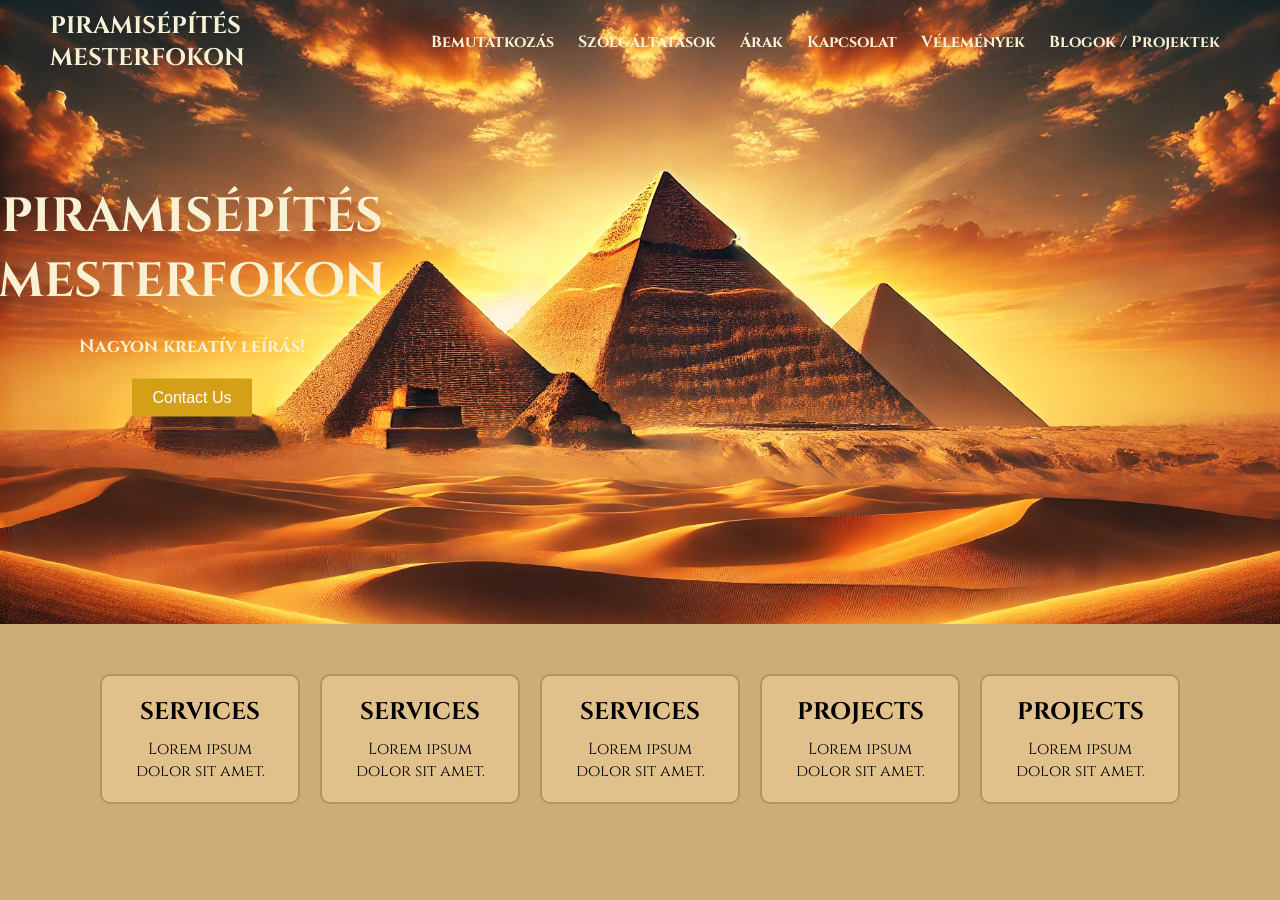
==== index.html @ e706435a "assetek frissítése" ====
<!DOCTYPE html>
<html lang="hu">

<head>
    <meta charset="UTF-8">
    <meta name="viewport" content="width=device-width, initial-scale=1.0">
    <title>Piramisépítés mesterfokon</title>
    <link rel="preconnect" href="https://fonts.googleapis.com">
    <link rel="preconnect" href="https://fonts.gstatic.com" crossorigin>
    <link href="https://fonts.googleapis.com/css2?family=Cinzel:wght@400..900&display=swap" rel="stylesheet">
    <link href="./styles/index.css" rel="stylesheet">
</head>

<body>
    <div class="banner-container">
        <header class="header">
            <div class="logo">PIRAMISÉPÍTÉS <br /> MESTERFOKON</div>
            <nav class="navbar">
                <a href="#home">Bemutatkozás</a>
                <a href="#services">Szolgáltatások</a>
                <a href="#prices">Árak</a>
                <a href="#contact">Kapcsolat</a>
                <a href="#reviews">Vélemények</a>
                <a href="#projects">Blogok / Projektek</a>
            </nav>
        </header>

        <div class="banner">
            <div class="banner-content">
                <h1>PIRAMISÉPÍTÉS <br /> MESTERFOKON</h1>
                <p>Nagyon kreatív leírás!</p>
                <button class="cta-button">Contact Us</button>
            </div>
        </div>
    </div>

    <section class="content">
        <div class="card-container">
            <div class="card">
                <h2>SERVICES</h2>
                <p>Lorem ipsum dolor sit amet.</p>
            </div>
            <div class="card">
                <h2>SERVICES</h2>
                <p>Lorem ipsum dolor sit amet.</p>
            </div>
            <div class="card">
                <h2>SERVICES</h2>
                <p>Lorem ipsum dolor sit amet.</p>
            </div>
            <div class="card">
                <h2>PROJECTS</h2>
                <p>Lorem ipsum dolor sit amet.</p>
            </div>
            <div class="card">
                <h2>PROJECTS</h2>
                <p>Lorem ipsum dolor sit amet.</p>
            </div>
        </div>
    </section>
</body>

</html>
---- styles/index.css ----
*,
*::before,
*::after {
  box-sizing: border-box;
  margin: 0;
  padding: 0;
}

body {
  font-family: "Cinzel", serif;
  background-color: #cdac77;
}

.logo {
  font-size: 24px;
  font-weight: 700;
}

.navbar a {
  color: #f8f1d4;
  text-decoration: none;
  padding: 10px;
}

.header {
  display: flex;
  justify-content: space-between;
  align-items: center;
  padding: 10px 50px;
  background: transparent;
  color: #f8f1d4;
  font-weight: bolder;
}

.banner-container {
  background: url("../assets/banner.webp") center 20% / cover no-repeat;
}

.banner {
  width: 100%;
  height: 60vh;
  position: relative;
}

.banner-content {
  position: absolute;
  top: 40%;
  left: 15%;
  transform: translate(-50%, -50%);
  text-align: center;
  color: #f8f1d4;
}

.banner-content p {
  font-weight: bolder;
}

.banner h1 {
  font-size: 48px;
  margin-bottom: 20px;
}

.banner p {
  font-size: 18px;
  margin-bottom: 20px;
}

.cta-button {
  background-color: #d4a017;
  color: #fff;
  padding: 10px 20px;
  border: none;
  font-size: 16px;
  cursor: pointer;
}

.content {
  padding: 50px;
}

.card-container {
  display: flex;
  flex-wrap: wrap;
  gap: 20px;
  justify-content: center;
}

.card {
  background-color: #e0c18c;
  border: 2px solid #b4935f;
  border-radius: 10px;
  padding: 20px;
  width: 200px;
  text-align: center;
}

.card h2 {
  font-size: 24px;
  margin-bottom: 10px;
}
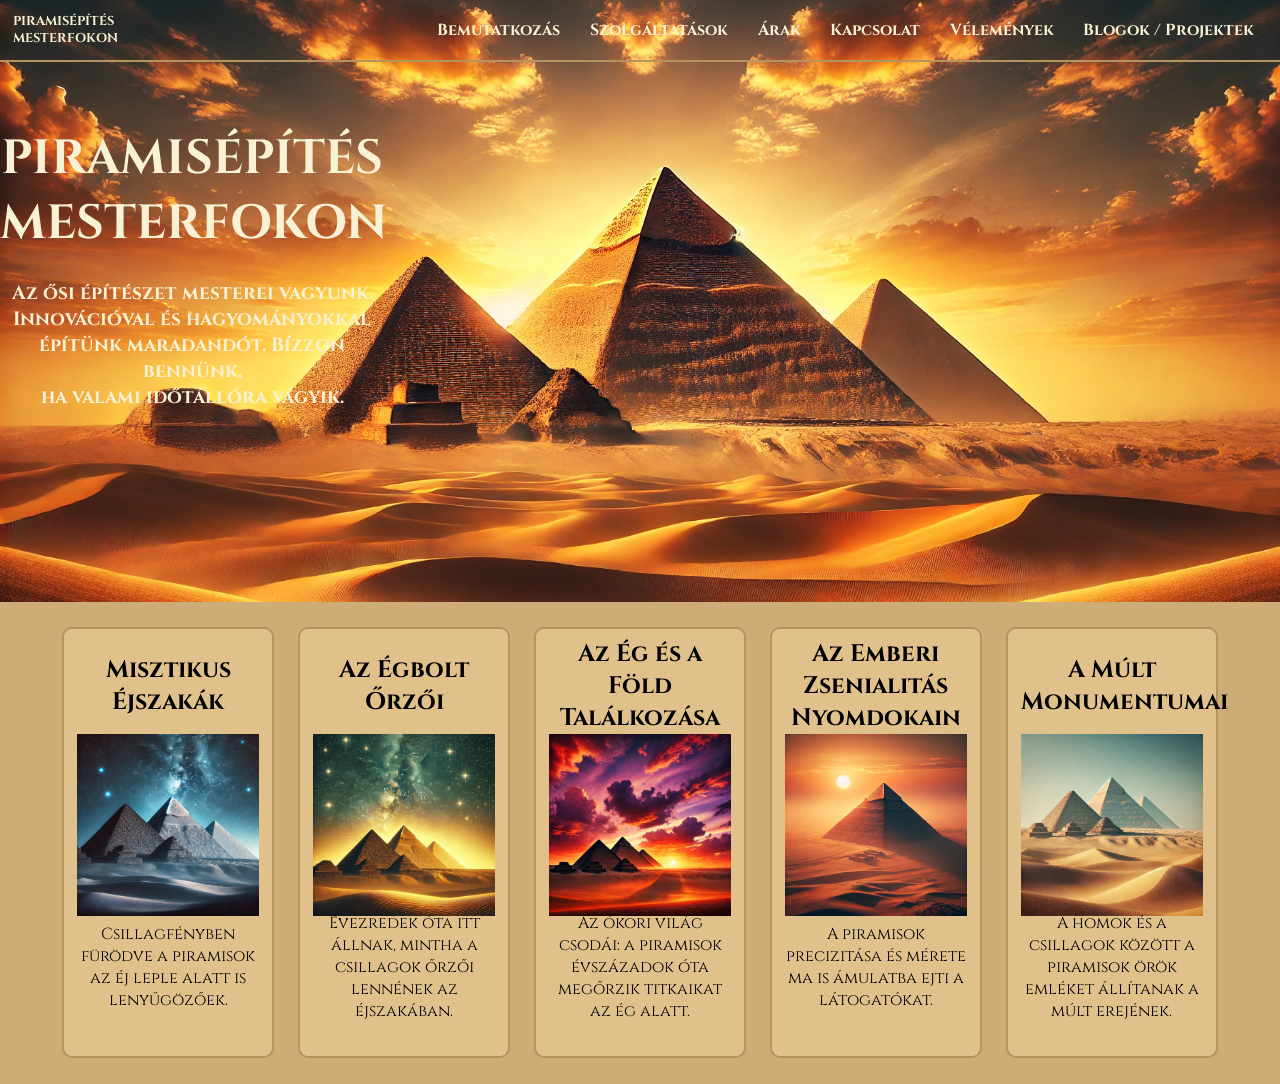
==== commit ff6a281f: "bemutatkozás oldal fejlesztések" ====
--- a/index.html
+++ b/index.html
@@ -4,10 +4,10 @@
 <head>
     <meta charset="UTF-8">
     <meta name="viewport" content="width=device-width, initial-scale=1.0">
-    <title>Piramisépítés mesterfokon</title>
+    <title>Piramisépítés Mesterfokon</title>
     <link rel="preconnect" href="https://fonts.googleapis.com">
     <link rel="preconnect" href="https://fonts.gstatic.com" crossorigin>
-    <link href="https://fonts.googleapis.com/css2?family=Cinzel:wght@400..900&display=swap" rel="stylesheet">
+    <link href="https://fonts.googleapis.com/css2?family=Cinzel:wght@400;700;900&display=swap" rel="stylesheet">
     <link href="./styles/index.css" rel="stylesheet">
 </head>
 
@@ -16,20 +16,22 @@
         <header class="header">
             <div class="logo">PIRAMISÉPÍTÉS <br /> MESTERFOKON</div>
             <nav class="navbar">
-                <a href="#home">Bemutatkozás</a>
-                <a href="#services">Szolgáltatások</a>
-                <a href="#prices">Árak</a>
-                <a href="#contact">Kapcsolat</a>
-                <a href="#reviews">Vélemények</a>
-                <a href="#projects">Blogok / Projektek</a>
+                <a href="index.html">Bemutatkozás</a>
+                <a href="services.html">Szolgáltatások</a>
+                <a href="prices.html">Árak</a>
+                <a href="contacts.html">Kapcsolat</a>
+                <a href="ratings.html">Vélemények</a>
+                <a href="blog.html">Blogok / Projektek</a>
             </nav>
         </header>
+        <hr>
 
         <div class="banner">
             <div class="banner-content">
                 <h1>PIRAMISÉPÍTÉS <br /> MESTERFOKON</h1>
-                <p>Nagyon kreatív leírás!</p>
-                <button class="cta-button">Contact Us</button>
+                <p>Az ősi építészet mesterei vagyunk. <br>
+                    Innovációval és hagyományokkal építünk maradandót. Bízzon bennünk, <br>
+                    ha valami időtállóra vágyik.</p>
             </div>
         </div>
     </div>
@@ -37,24 +39,49 @@
     <section class="content">
         <div class="card-container">
             <div class="card">
-                <h2>SERVICES</h2>
-                <p>Lorem ipsum dolor sit amet.</p>
+                <div>
+                    <h2>Misztikus Éjszakák</h2>
+                </div>
+                <img src="assets/pyramid_1.webp" alt="Piramis éjszakai fényben" />
+                <div>
+                    <p>Csillagfényben fürödve a piramisok az éj leple alatt is lenyűgözőek.</p>
+                </div>
             </div>
             <div class="card">
-                <h2>SERVICES</h2>
-                <p>Lorem ipsum dolor sit amet.</p>
+                <div>
+                    <h2>Az Égbolt Őrzői</h2>
+                </div>
+                <img src="assets/pyramid_2.webp" alt="Piramisok az égbolt őrzői" />
+                <div>
+                    <p>Évezredek óta itt állnak, mintha a csillagok őrzői lennének az éjszakában.</p>
+                </div>
             </div>
             <div class="card">
-                <h2>SERVICES</h2>
-                <p>Lorem ipsum dolor sit amet.</p>
+                <div>
+                    <h2>Az Ég és a Föld Találkozása</h2>
+                </div>
+                <img src="assets/pyramid_3.webp" alt="Az ég és a föld találkozása" />
+                <div>
+                    <p>Az ókori világ csodái: a piramisok évszázadok óta megőrzik titkaikat az ég alatt.</p>
+                </div>
             </div>
             <div class="card">
-                <h2>PROJECTS</h2>
-                <p>Lorem ipsum dolor sit amet.</p>
+                <div>
+                    <h2>Az Emberi Zsenialitás Nyomdokain</h2>
+                </div>
+                <img src="assets/pyramid_4.webp" alt="Az emberi zsenialitás nyomdokain" />
+                <div>
+                    <p>A piramisok precizitása és mérete ma is ámulatba ejti a látogatókat.</p>
+                </div>
             </div>
             <div class="card">
-                <h2>PROJECTS</h2>
-                <p>Lorem ipsum dolor sit amet.</p>
+                <div>
+                    <h2>A Múlt Monumentumai</h2>
+                </div>
+                <img src="assets/pyramid_5.webp" alt="A múlt monumentumai" />
+                <div>
+                    <p>A homok és a csillagok között a piramisok örök emléket állítanak a múlt erejének.</p>
+                </div>
             </div>
         </div>
     </section>
--- a/styles/index.css
+++ b/styles/index.css
@@ -1,7 +1,4 @@
-*,
-*::before,
-*::after {
-  box-sizing: border-box;
+* {
   margin: 0;
   padding: 0;
 }
@@ -12,24 +9,33 @@
 }
 
 .logo {
-  font-size: 24px;
+  font-size: 1vw;
   font-weight: 700;
 }
 
 .navbar a {
   color: #f8f1d4;
   text-decoration: none;
-  padding: 10px;
+  padding: 1vw;
+  transition: color 0.3s;
+}
+
+.navbar a:hover {
+  color: #e8d1b2;
 }
 
 .header {
   display: flex;
   justify-content: space-between;
   align-items: center;
-  padding: 10px 50px;
+  padding: 1vw;
   background: transparent;
   color: #f8f1d4;
   font-weight: bolder;
+}
+
+hr {
+  border: 1px solid #b4935f;
 }
 
 .banner-container {
@@ -49,6 +55,7 @@
   transform: translate(-50%, -50%);
   text-align: center;
   color: #f8f1d4;
+  width: 30%;
 }
 
 .banner-content p {
@@ -56,45 +63,59 @@
 }
 
 .banner h1 {
-  font-size: 48px;
-  margin-bottom: 20px;
+  font-size: 3em;
+  margin-bottom: 0.5em;
 }
 
 .banner p {
-  font-size: 18px;
-  margin-bottom: 20px;
-}
-
-.cta-button {
-  background-color: #d4a017;
-  color: #fff;
-  padding: 10px 20px;
-  border: none;
-  font-size: 16px;
-  cursor: pointer;
+  font-size: 1.2em;
+  margin-bottom: 5%;
 }
 
 .content {
-  padding: 50px;
+  padding: 2%;
 }
 
 .card-container {
   display: flex;
   flex-wrap: wrap;
-  gap: 20px;
   justify-content: center;
+  gap: 2%;
 }
 
 .card {
   background-color: #e0c18c;
   border: 2px solid #b4935f;
   border-radius: 10px;
-  padding: 20px;
-  width: 200px;
+  padding: 1%;
+  width: calc(100vw / 7);
   text-align: center;
+  transition: transform 0.2s;
 }
 
-.card h2 {
+.card:hover {
+  transform: scale(1.05);
+}
+
+.card div {
+  margin-bottom: 2%;
+  height: 22%;
+}
+
+.card div h2 {
   font-size: 24px;
-  margin-bottom: 10px;
+  position: relative;
+  top: 50%;
+  transform: translateY(-50%);
 }
+
+.card img {
+  width: 100%;
+  height: auto;
+}
+
+.card div p {
+  position: relative;
+  top: 50%;
+  transform: translateY(-50%);
+}
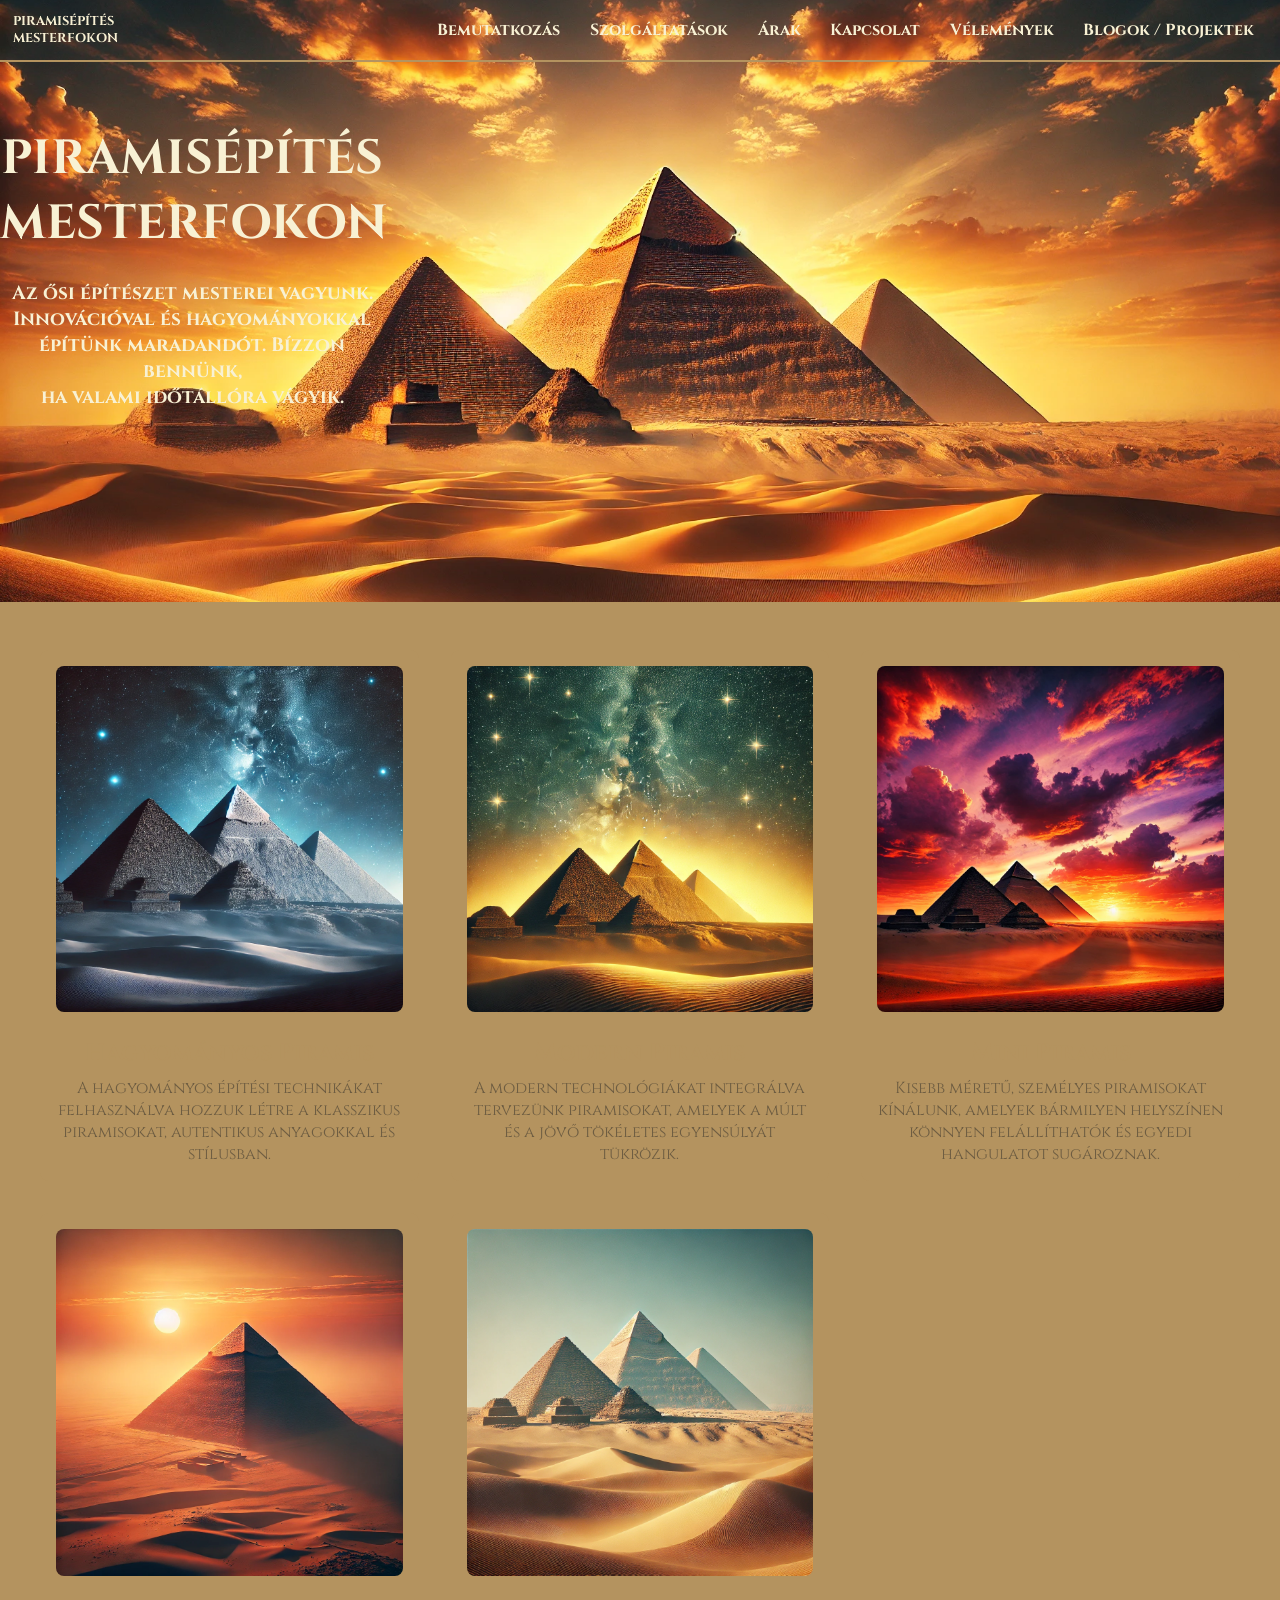
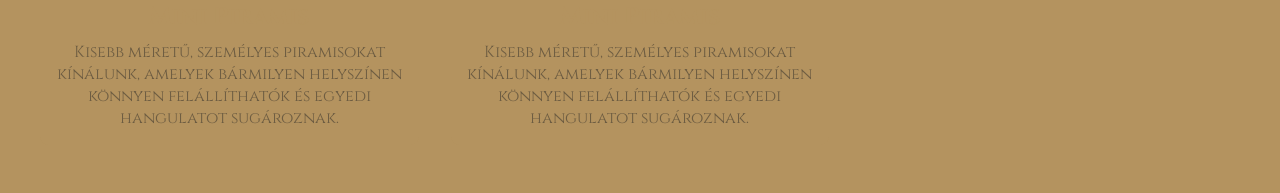
==== commit cc00b006: "újraírás" ====
--- a/index.html
+++ b/index.html
@@ -8,6 +8,7 @@
     <link rel="preconnect" href="https://fonts.googleapis.com">
     <link rel="preconnect" href="https://fonts.gstatic.com" crossorigin>
     <link href="https://fonts.googleapis.com/css2?family=Cinzel:wght@400;700;900&display=swap" rel="stylesheet">
+    <link href="./styles/general.css" rel="stylesheet">
     <link href="./styles/index.css" rel="stylesheet">
 </head>
 
@@ -36,55 +37,40 @@
         </div>
     </div>
 
-    <section class="content">
-        <div class="card-container">
+    <main class="content">
+        <div class="card-grid">
             <div class="card">
-                <div>
-                    <h2>Misztikus Éjszakák</h2>
-                </div>
-                <img src="assets/pyramid_1.webp" alt="Piramis éjszakai fényben" />
-                <div>
-                    <p>Csillagfényben fürödve a piramisok az éj leple alatt is lenyűgözőek.</p>
-                </div>
+                <img src="./assets/pyramid_1.webp" alt="Hagyományos piramis" />
+                <h3>Hagyományos Piramis</h3>
+                <p>A hagyományos építési technikákat felhasználva hozzuk létre a klasszikus piramisokat, autentikus
+                    anyagokkal és stílusban.</p>
             </div>
             <div class="card">
-                <div>
-                    <h2>Az Égbolt Őrzői</h2>
-                </div>
-                <img src="assets/pyramid_2.webp" alt="Piramisok az égbolt őrzői" />
-                <div>
-                    <p>Évezredek óta itt állnak, mintha a csillagok őrzői lennének az éjszakában.</p>
-                </div>
+                <img src="./assets/pyramid_2.webp" alt="Modern piramis" />
+                <h3>Modern Piramis</h3>
+                <p>A modern technológiákat integrálva tervezünk piramisokat, amelyek a múlt és a jövő tökéletes
+                    egyensúlyát tükrözik.</p>
             </div>
             <div class="card">
-                <div>
-                    <h2>Az Ég és a Föld Találkozása</h2>
-                </div>
-                <img src="assets/pyramid_3.webp" alt="Az ég és a föld találkozása" />
-                <div>
-                    <p>Az ókori világ csodái: a piramisok évszázadok óta megőrzik titkaikat az ég alatt.</p>
-                </div>
+                <img src="./assets/pyramid_3.webp" alt="Mini piramis" />
+                <h3>Mini Piramis</h3>
+                <p>Kisebb méretű, személyes piramisokat kínálunk, amelyek bármilyen helyszínen könnyen felállíthatók és
+                    egyedi hangulatot sugároznak.</p>
             </div>
             <div class="card">
-                <div>
-                    <h2>Az Emberi Zsenialitás Nyomdokain</h2>
-                </div>
-                <img src="assets/pyramid_4.webp" alt="Az emberi zsenialitás nyomdokain" />
-                <div>
-                    <p>A piramisok precizitása és mérete ma is ámulatba ejti a látogatókat.</p>
-                </div>
+                <img src="./assets/pyramid_4.webp" alt="Mini piramis" />
+                <h3>Mini Piramis</h3>
+                <p>Kisebb méretű, személyes piramisokat kínálunk, amelyek bármilyen helyszínen könnyen felállíthatók és
+                    egyedi hangulatot sugároznak.</p>
             </div>
             <div class="card">
-                <div>
-                    <h2>A Múlt Monumentumai</h2>
-                </div>
-                <img src="assets/pyramid_5.webp" alt="A múlt monumentumai" />
-                <div>
-                    <p>A homok és a csillagok között a piramisok örök emléket állítanak a múlt erejének.</p>
-                </div>
+                <img src="./assets/pyramid_5.webp" alt="Mini piramis" />
+                <h3>Mini Piramis</h3>
+                <p>Kisebb méretű, személyes piramisokat kínálunk, amelyek bármilyen helyszínen könnyen felállíthatók és
+                    egyedi hangulatot sugároznak.</p>
             </div>
         </div>
-    </section>
+    </main>
 </body>
 
 </html>
--- a/styles/general.css
+++ b/styles/general.css
@@ -0,0 +1,65 @@
+* {
+  margin: 0;
+  padding: 0;
+}
+
+body {
+  font-family: "Cinzel", serif;
+  background-color: #cdac77;
+}
+
+.logo {
+  font-size: 1vw;
+  font-weight: 700;
+}
+
+.navbar a {
+  color: #f8f1d4;
+  text-decoration: none;
+  padding: 1vw;
+  transition: color 0.3s;
+}
+
+.navbar a:hover {
+  color: #e8d1b2;
+}
+
+.header {
+  display: flex;
+  justify-content: space-between;
+  align-items: center;
+  padding: 1vw;
+  background: transparent;
+  color: #f8f1d4;
+  font-weight: bolder;
+}
+
+.banner {
+  width: 100%;
+  height: 60vh;
+  position: relative;
+}
+
+.banner-content {
+  position: absolute;
+  top: 40%;
+  left: 15%;
+  transform: translate(-50%, -50%);
+  text-align: center;
+  color: #f8f1d4;
+  width: 30%;
+}
+
+.banner-content p {
+  font-weight: bolder;
+}
+
+.banner h1 {
+  font-size: 3em;
+  margin-bottom: 0.5em;
+}
+
+.banner p {
+  font-size: 1.2em;
+  margin-bottom: 5%;
+}
--- a/styles/index.css
+++ b/styles/index.css
@@ -1,121 +1,62 @@
-* {
-  margin: 0;
-  padding: 0;
-}
-
-body {
-  font-family: "Cinzel", serif;
-  background-color: #cdac77;
-}
-
-.logo {
-  font-size: 1vw;
-  font-weight: 700;
-}
-
-.navbar a {
-  color: #f8f1d4;
-  text-decoration: none;
-  padding: 1vw;
-  transition: color 0.3s;
-}
-
-.navbar a:hover {
-  color: #e8d1b2;
-}
-
-.header {
-  display: flex;
-  justify-content: space-between;
-  align-items: center;
-  padding: 1vw;
-  background: transparent;
-  color: #f8f1d4;
-  font-weight: bolder;
+.banner-container {
+  background: url("../assets/banner.webp") center 20% / cover no-repeat;
 }
 
 hr {
   border: 1px solid #b4935f;
 }
 
-.banner-container {
-  background: url("../assets/banner.webp") center 20% / cover no-repeat;
+.content {
+  text-align: center;
+  padding: 3em 0;
+  background-color: #b4935f;
 }
 
-.banner {
-  width: 100%;
-  height: 60vh;
-  position: relative;
+.content h2 {
+  font-size: 2.5em;
+  color: #b4935f;
+  margin-bottom: 1.5em;
 }
 
-.banner-content {
-  position: absolute;
-  top: 40%;
-  left: 15%;
-  transform: translate(-50%, -50%);
-  text-align: center;
-  color: #f8f1d4;
-  width: 30%;
-}
-
-.banner-content p {
-  font-weight: bolder;
-}
-
-.banner h1 {
-  font-size: 3em;
-  margin-bottom: 0.5em;
-}
-
-.banner p {
-  font-size: 1.2em;
-  margin-bottom: 5%;
-}
-
-.content {
-  padding: 2%;
-}
-
-.card-container {
-  display: flex;
-  flex-wrap: wrap;
-  justify-content: center;
-  gap: 2%;
+.card-grid {
+  display: grid;
+  grid-template-columns: repeat(3, 1fr);
+  gap: 2em;
+  max-width: 1200px;
+  margin: 0 auto;
 }
 
 .card {
-  background-color: #e0c18c;
-  border: 2px solid #b4935f;
-  border-radius: 10px;
-  padding: 1%;
-  width: calc(100vw / 7);
-  text-align: center;
-  transition: transform 0.2s;
+  position: relative;
+  overflow: hidden;
+  background-color: #b4935f;
+  padding: 1em;
+  border-radius: 8px;
+  transition: transform 0.3s ease;
+}
+
+.card img {
+  width: 100%;
+  border-radius: 8px;
+  transition: transform 0.3s ease;
+}
+
+.card h3 {
+  font-size: 1.5em;
+  color: #b4935f;
+  margin-top: 0.8em;
+}
+
+.card p {
+  font-size: 1em;
+  color: #6e5d42;
+  margin-top: 0.5em;
 }
 
 .card:hover {
   transform: scale(1.05);
 }
 
-.card div {
-  margin-bottom: 2%;
-  height: 22%;
+.card:hover img {
+  transform: scale(1.1);
 }
-
-.card div h2 {
-  font-size: 24px;
-  position: relative;
-  top: 50%;
-  transform: translateY(-50%);
-}
-
-.card img {
-  width: 100%;
-  height: auto;
-}
-
-.card div p {
-  position: relative;
-  top: 50%;
-  transform: translateY(-50%);
-}
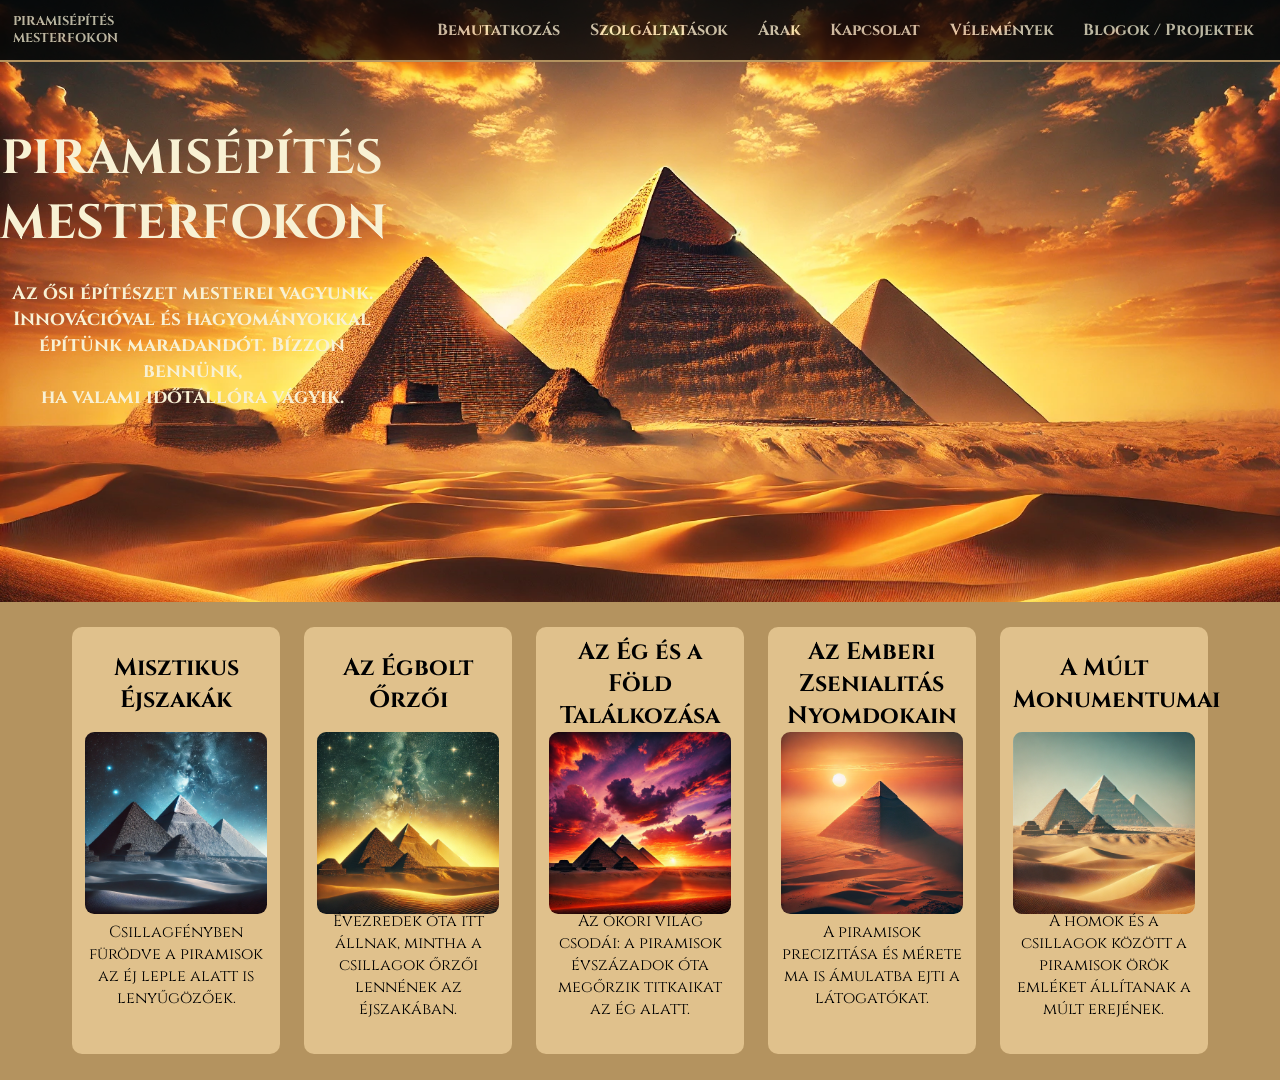
==== commit 01060f14: "szolgáltatások és főoldal befejezése" ====
--- a/index.html
+++ b/index.html
@@ -13,9 +13,9 @@
 </head>
 
 <body>
-    <div class="banner-container">
+    <div class="banner-container"> <!-- background image miatt -->
         <header class="header">
-            <div class="logo">PIRAMISÉPÍTÉS <br /> MESTERFOKON</div>
+            <div class="logo">Piramisépítés <br /> Mesterfokon</div>
             <nav class="navbar">
                 <a href="index.html">Bemutatkozás</a>
                 <a href="services.html">Szolgáltatások</a>
@@ -29,7 +29,7 @@
 
         <div class="banner">
             <div class="banner-content">
-                <h1>PIRAMISÉPÍTÉS <br /> MESTERFOKON</h1>
+                <h1 class="logo">Piramisépítés <br /> Mesterfokon</h1>
                 <p>Az ősi építészet mesterei vagyunk. <br>
                     Innovációval és hagyományokkal építünk maradandót. Bízzon bennünk, <br>
                     ha valami időtállóra vágyik.</p>
@@ -37,40 +37,55 @@
         </div>
     </div>
 
-    <main class="content">
-        <div class="card-grid">
+    <section class="content">
+        <div class="card-container">
             <div class="card">
-                <img src="./assets/pyramid_1.webp" alt="Hagyományos piramis" />
-                <h3>Hagyományos Piramis</h3>
-                <p>A hagyományos építési technikákat felhasználva hozzuk létre a klasszikus piramisokat, autentikus
-                    anyagokkal és stílusban.</p>
+                <div>
+                    <h2>Misztikus Éjszakák</h2>
+                </div>
+                <img src="assets/pyramid_1.webp" alt="Piramis éjszakai fényben" />
+                <div>
+                    <p>Csillagfényben fürödve a piramisok az éj leple alatt is lenyűgözőek.</p>
+                </div>
             </div>
             <div class="card">
-                <img src="./assets/pyramid_2.webp" alt="Modern piramis" />
-                <h3>Modern Piramis</h3>
-                <p>A modern technológiákat integrálva tervezünk piramisokat, amelyek a múlt és a jövő tökéletes
-                    egyensúlyát tükrözik.</p>
+                <div>
+                    <h2>Az Égbolt Őrzői</h2>
+                </div>
+                <img src="assets/pyramid_2.webp" alt="Piramisok az égbolt őrzői" />
+                <div>
+                    <p>Évezredek óta itt állnak, mintha a csillagok őrzői lennének az éjszakában.</p>
+                </div>
             </div>
             <div class="card">
-                <img src="./assets/pyramid_3.webp" alt="Mini piramis" />
-                <h3>Mini Piramis</h3>
-                <p>Kisebb méretű, személyes piramisokat kínálunk, amelyek bármilyen helyszínen könnyen felállíthatók és
-                    egyedi hangulatot sugároznak.</p>
+                <div>
+                    <h2>Az Ég és a Föld Találkozása</h2>
+                </div>
+                <img src="assets/pyramid_3.webp" alt="Az ég és a föld találkozása" />
+                <div>
+                    <p>Az ókori világ csodái: a piramisok évszázadok óta megőrzik titkaikat az ég alatt.</p>
+                </div>
             </div>
             <div class="card">
-                <img src="./assets/pyramid_4.webp" alt="Mini piramis" />
-                <h3>Mini Piramis</h3>
-                <p>Kisebb méretű, személyes piramisokat kínálunk, amelyek bármilyen helyszínen könnyen felállíthatók és
-                    egyedi hangulatot sugároznak.</p>
+                <div>
+                    <h2>Az Emberi Zsenialitás Nyomdokain</h2>
+                </div>
+                <img src="assets/pyramid_4.webp" alt="Az emberi zsenialitás nyomdokain" />
+                <div>
+                    <p>A piramisok precizitása és mérete ma is ámulatba ejti a látogatókat.</p>
+                </div>
             </div>
             <div class="card">
-                <img src="./assets/pyramid_5.webp" alt="Mini piramis" />
-                <h3>Mini Piramis</h3>
-                <p>Kisebb méretű, személyes piramisokat kínálunk, amelyek bármilyen helyszínen könnyen felállíthatók és
-                    egyedi hangulatot sugároznak.</p>
+                <div>
+                    <h2>A Múlt Monumentumai</h2>
+                </div>
+                <img src="assets/pyramid_5.webp" alt="A múlt monumentumai" />
+                <div>
+                    <p>A homok és a csillagok között a piramisok örök emléket állítanak a múlt erejének.</p>
+                </div>
             </div>
         </div>
-    </main>
+    </section>
 </body>
 
 </html>
--- a/styles/general.css
+++ b/styles/general.css
@@ -11,6 +11,7 @@
 .logo {
   font-size: 1vw;
   font-weight: 700;
+  text-transform: uppercase;
 }
 
 .navbar a {
@@ -29,7 +30,8 @@
   justify-content: space-between;
   align-items: center;
   padding: 1vw;
-  background: transparent;
+  background: black;
+  opacity: 70%;
   color: #f8f1d4;
   font-weight: bolder;
 }
--- a/styles/index.css
+++ b/styles/index.css
@@ -8,55 +8,47 @@
 
 .content {
   text-align: center;
-  padding: 3em 0;
+  padding: 2%;
   background-color: #b4935f;
 }
 
-.content h2 {
-  font-size: 2.5em;
-  color: #b4935f;
-  margin-bottom: 1.5em;
-}
-
-.card-grid {
-  display: grid;
-  grid-template-columns: repeat(3, 1fr);
-  gap: 2em;
-  max-width: 1200px;
-  margin: 0 auto;
+.card-container {
+  display: flex;
+  justify-content: center;
+  gap: 2%;
 }
 
 .card {
+  background-color: #e0c18c;
+  border-radius: 10px;
+  padding: 1%;
+  width: calc(100vw / 7);
+  text-align: center;
+  transition: transform 0.2s;
+}
+
+.card div {
+  margin-bottom: 2%;
+  height: 22%;
+}
+
+.card div h2 {
   position: relative;
-  overflow: hidden;
-  background-color: #b4935f;
-  padding: 1em;
-  border-radius: 8px;
-  transition: transform 0.3s ease;
+  top: 50%;
+  transform: translateY(-50%);
 }
 
 .card img {
   width: 100%;
-  border-radius: 8px;
-  transition: transform 0.3s ease;
+  border-radius: 5%;
 }
 
-.card h3 {
-  font-size: 1.5em;
-  color: #b4935f;
-  margin-top: 0.8em;
-}
-
-.card p {
-  font-size: 1em;
-  color: #6e5d42;
-  margin-top: 0.5em;
+.card div p {
+  position: relative;
+  top: 50%;
+  transform: translateY(-50%);
 }
 
 .card:hover {
   transform: scale(1.05);
 }
-
-.card:hover img {
-  transform: scale(1.1);
-}
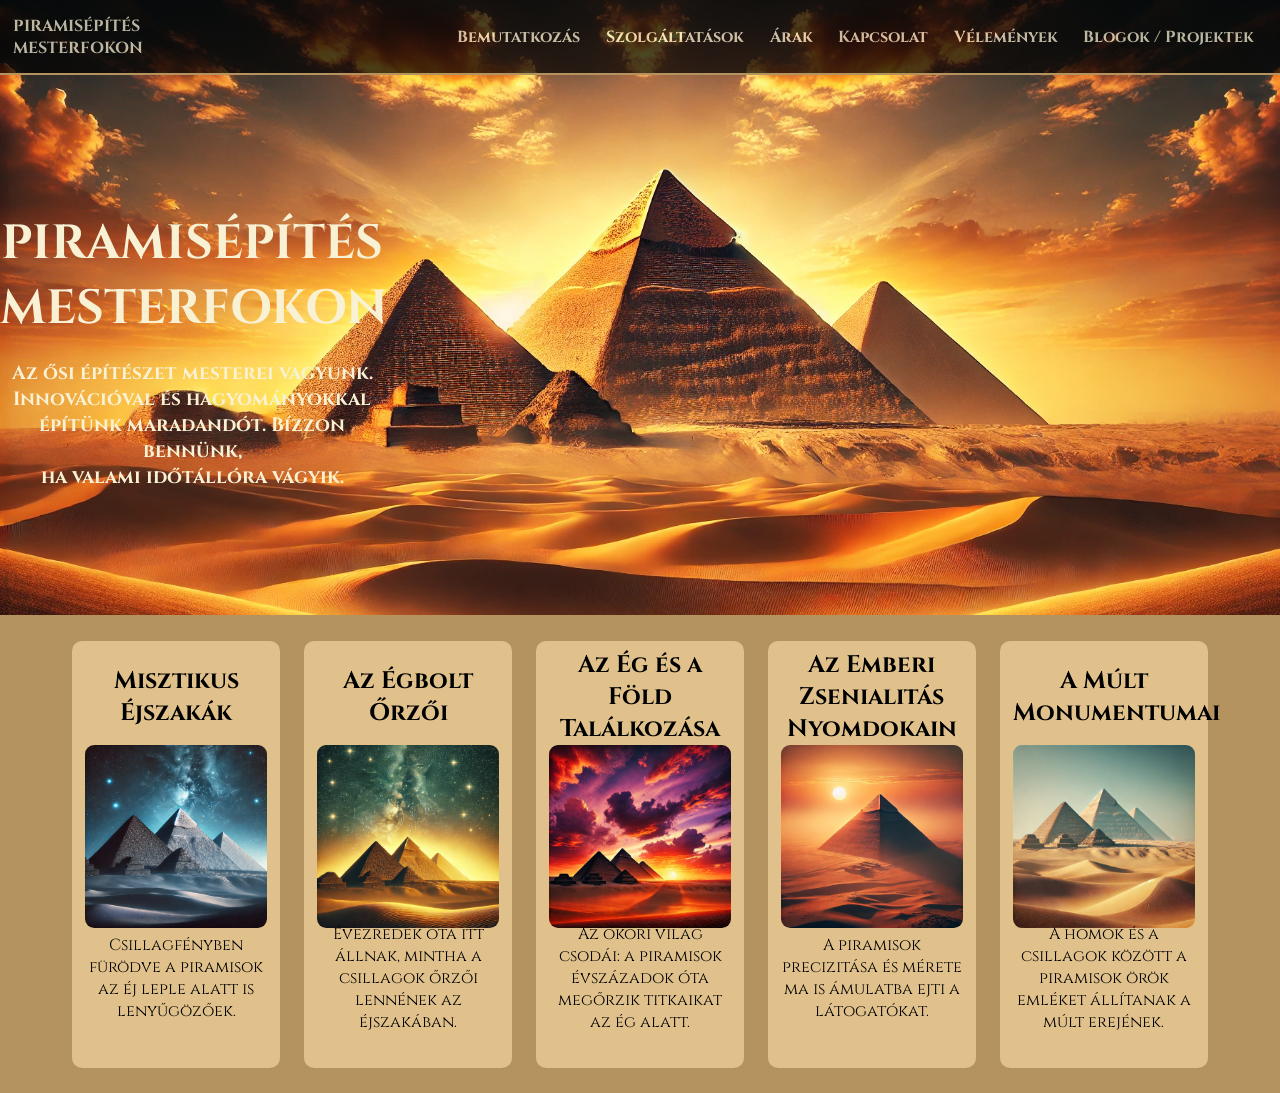
==== commit f55e65d2: "refactor" ====
--- a/index.html
+++ b/index.html
@@ -13,16 +13,16 @@
 </head>
 
 <body>
-    <div class="banner-container"> <!-- background image miatt -->
+    <div class="banner-container">
         <header class="header">
             <div class="logo">Piramisépítés <br /> Mesterfokon</div>
             <nav class="navbar">
                 <a href="index.html">Bemutatkozás</a>
-                <a href="services.html">Szolgáltatások</a>
-                <a href="prices.html">Árak</a>
-                <a href="contacts.html">Kapcsolat</a>
-                <a href="ratings.html">Vélemények</a>
-                <a href="blog.html">Blogok / Projektek</a>
+                <a href="./sites/services.html">Szolgáltatások</a>
+                <a href="./sites/prices.html">Árak</a>
+                <a href="./sites/contact.html">Kapcsolat</a>
+                <a href="./sites/ratings.html">Vélemények</a>
+                <a href="./sites/blog.html">Blogok / Projektek</a>
             </nav>
         </header>
         <hr>
@@ -43,7 +43,7 @@
                 <div>
                     <h2>Misztikus Éjszakák</h2>
                 </div>
-                <img src="assets/pyramid_1.webp" alt="Piramis éjszakai fényben" />
+                <img src="assets/index/pyramid_1.webp" alt="Piramis éjszakai fényben" />
                 <div>
                     <p>Csillagfényben fürödve a piramisok az éj leple alatt is lenyűgözőek.</p>
                 </div>
@@ -52,7 +52,7 @@
                 <div>
                     <h2>Az Égbolt Őrzői</h2>
                 </div>
-                <img src="assets/pyramid_2.webp" alt="Piramisok az égbolt őrzői" />
+                <img src="assets/index/pyramid_2.webp" alt="Piramisok az égbolt őrzői" />
                 <div>
                     <p>Évezredek óta itt állnak, mintha a csillagok őrzői lennének az éjszakában.</p>
                 </div>
@@ -61,7 +61,7 @@
                 <div>
                     <h2>Az Ég és a Föld Találkozása</h2>
                 </div>
-                <img src="assets/pyramid_3.webp" alt="Az ég és a föld találkozása" />
+                <img src="assets/index/pyramid_3.webp" alt="Az ég és a föld találkozása" />
                 <div>
                     <p>Az ókori világ csodái: a piramisok évszázadok óta megőrzik titkaikat az ég alatt.</p>
                 </div>
@@ -70,7 +70,7 @@
                 <div>
                     <h2>Az Emberi Zsenialitás Nyomdokain</h2>
                 </div>
-                <img src="assets/pyramid_4.webp" alt="Az emberi zsenialitás nyomdokain" />
+                <img src="assets/index/pyramid_4.webp" alt="Az emberi zsenialitás nyomdokain" />
                 <div>
                     <p>A piramisok precizitása és mérete ma is ámulatba ejti a látogatókat.</p>
                 </div>
@@ -79,7 +79,7 @@
                 <div>
                     <h2>A Múlt Monumentumai</h2>
                 </div>
-                <img src="assets/pyramid_5.webp" alt="A múlt monumentumai" />
+                <img src="assets/index/pyramid_5.webp" alt="A múlt monumentumai" />
                 <div>
                     <p>A homok és a csillagok között a piramisok örök emléket állítanak a múlt erejének.</p>
                 </div>
--- a/styles/general.css
+++ b/styles/general.css
@@ -8,10 +8,24 @@
   background-color: #cdac77;
 }
 
+.header {
+  display: flex;
+  justify-content: space-between;
+  align-items: center;
+  padding: 1vw;
+  background: black;
+  opacity: 70%;
+  color: #f8f1d4;
+  font-weight: bolder;
+  width: auto;
+}
+
 .logo {
-  font-size: 1vw;
-  font-weight: 700;
   text-transform: uppercase;
+}
+
+.navbar {
+  display: flex;
 }
 
 .navbar a {
@@ -25,21 +39,9 @@
   color: #e8d1b2;
 }
 
-.header {
-  display: flex;
-  justify-content: space-between;
-  align-items: center;
-  padding: 1vw;
-  background: black;
-  opacity: 70%;
-  color: #f8f1d4;
-  font-weight: bolder;
-}
-
 .banner {
-  width: 100%;
+  width: auto;
   height: 60vh;
-  position: relative;
 }
 
 .banner-content {
@@ -58,10 +60,46 @@
 
 .banner h1 {
   font-size: 3em;
-  margin-bottom: 0.5em;
+  margin-bottom: 5%;
 }
 
 .banner p {
   font-size: 1.2em;
   margin-bottom: 5%;
 }
+
+/* Mobil nézet */
+@media (max-width: 390px) {
+  .navbar {
+    flex-direction: column;
+    text-align: center;
+  }
+
+  .header {
+    flex-direction: column;
+  }
+
+  .logo {
+    display: none;
+  }
+}
+
+/* Tablet nézet */
+@media (max-width: 820px) {
+  .navbar {
+    flex-direction: column;
+    text-align: center;
+  }
+
+  .header {
+    flex-direction: column;
+  }
+
+  .logo {
+    display: none;
+  }
+
+  .banner-content {
+    position: relative;
+  }
+}
--- a/styles/index.css
+++ b/styles/index.css
@@ -1,5 +1,5 @@
 .banner-container {
-  background: url("../assets/banner.webp") center 20% / cover no-repeat;
+  background: url("../assets/index/banner.webp") center 20% / cover no-repeat;
 }
 
 hr {
@@ -51,4 +51,4 @@
 
 .card:hover {
   transform: scale(1.05);
-}
+}
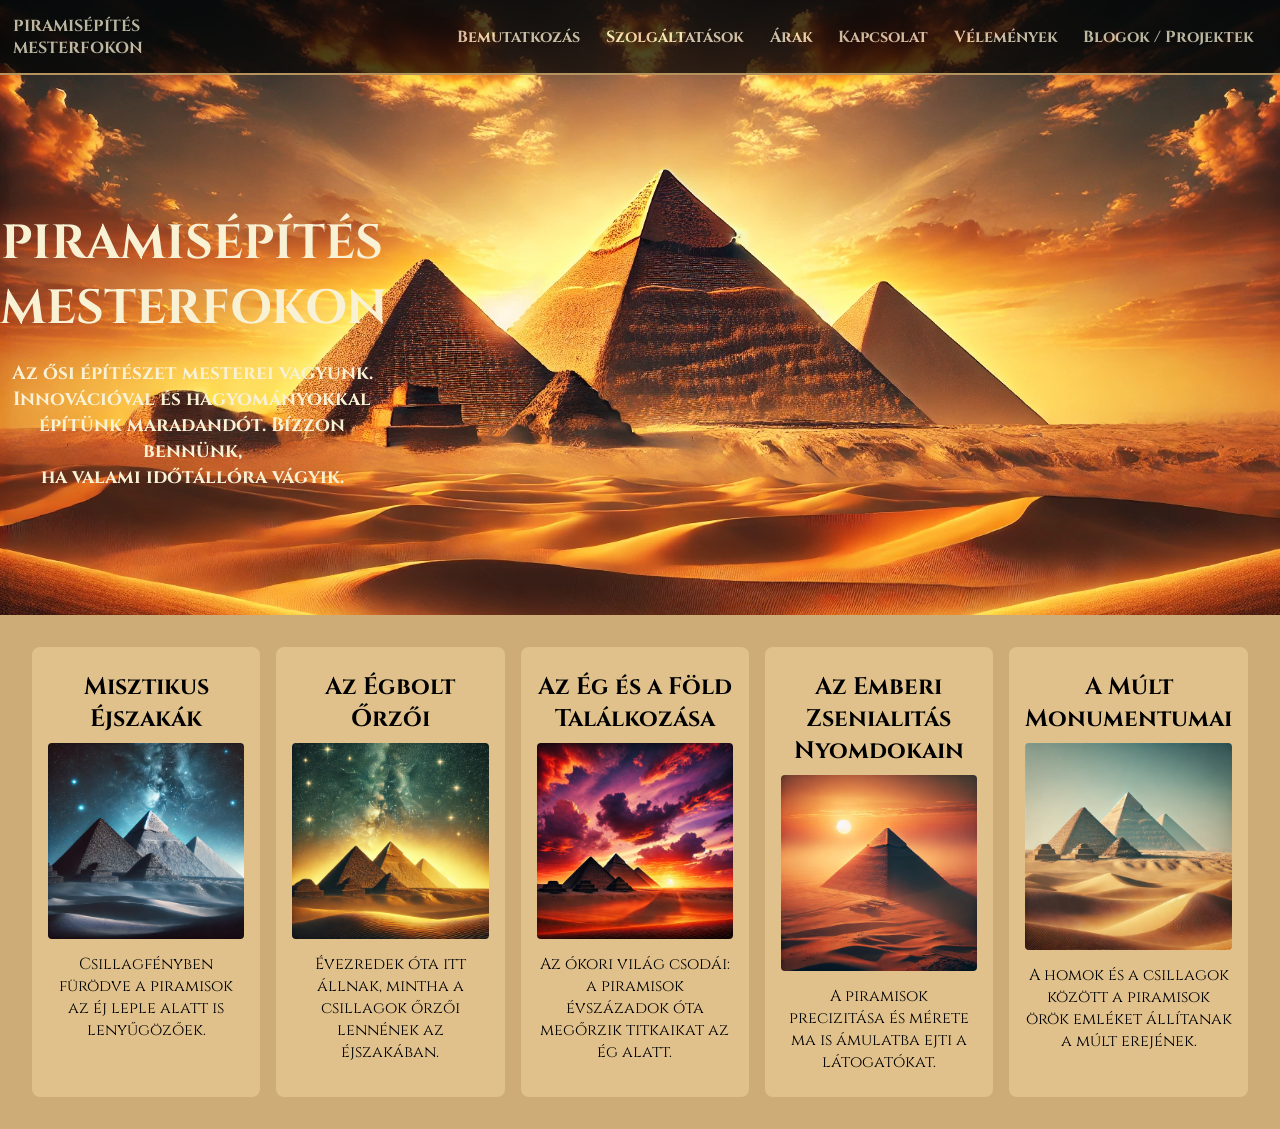
==== commit e54558fb: "reszponzivitás + vélemények oldal" ====
--- a/index.html
+++ b/index.html
@@ -21,7 +21,7 @@
                 <a href="./sites/services.html">Szolgáltatások</a>
                 <a href="./sites/prices.html">Árak</a>
                 <a href="./sites/contact.html">Kapcsolat</a>
-                <a href="./sites/ratings.html">Vélemények</a>
+                <a href="./sites/reviews.html">Vélemények</a>
                 <a href="./sites/blog.html">Blogok / Projektek</a>
             </nav>
         </header>
@@ -37,7 +37,7 @@
         </div>
     </div>
 
-    <section class="content">
+    <main class="content">
         <div class="card-container">
             <div class="card">
                 <div>
@@ -85,7 +85,7 @@
                 </div>
             </div>
         </div>
-    </section>
+    </main>
 </body>
 
 </html>
--- a/styles/general.css
+++ b/styles/general.css
@@ -68,7 +68,7 @@
   margin-bottom: 5%;
 }
 
-/* Mobil nézet */
+/* Mobile view */
 @media (max-width: 390px) {
   .navbar {
     flex-direction: column;
@@ -84,7 +84,7 @@
   }
 }
 
-/* Tablet nézet */
+/* Tablet view */
 @media (max-width: 820px) {
   .navbar {
     flex-direction: column;
@@ -98,8 +98,4 @@
   .logo {
     display: none;
   }
-
-  .banner-content {
-    position: relative;
-  }
 }
--- a/styles/index.css
+++ b/styles/index.css
@@ -6,49 +6,70 @@
   border: 1px solid #b4935f;
 }
 
-.content {
-  text-align: center;
-  padding: 2%;
-  background-color: #b4935f;
-}
-
 .card-container {
   display: flex;
   justify-content: center;
-  gap: 2%;
+  gap: 1rem;
+  margin: 2rem;
 }
 
 .card {
-  background-color: #e0c18c;
-  border-radius: 10px;
-  padding: 1%;
-  width: calc(100vw / 7);
+  background: #e0c18c;
+  color: black;
+  border-radius: 8px;
+  padding: 1rem;
+  width: calc(25% - 2rem);
   text-align: center;
-  transition: transform 0.2s;
-}
-
-.card div {
-  margin-bottom: 2%;
-  height: 22%;
-}
-
-.card div h2 {
-  position: relative;
-  top: 50%;
-  transform: translateY(-50%);
+  transition: transform 0.3s;
 }
 
 .card img {
-  width: 100%;
-  border-radius: 5%;
+  max-width: 100%;
+  border-radius: 4px;
 }
 
-.card div p {
-  position: relative;
-  top: 50%;
-  transform: translateY(-50%);
+.card h2 {
+  font-size: 1.5em;
+  margin: 0.5rem 0;
+}
+
+.card p {
+  font-size: 1em;
+  margin: 0.5rem 0;
 }
 
 .card:hover {
   transform: scale(1.05);
+}
+
+/* Mobile view */
+@media (max-width: 390px) {
+  .banner-content {
+    display: none;
+  }
+
+  .card-container {
+    flex-wrap: wrap;
+    gap: 5vh;
+  }
+
+  .card {
+    width: calc(100% - 1rem);
+  }
+}
+
+/* Tablet view */
+@media (max-width: 820px) {
+  .banner-content {
+    display: none;
+  }
+
+  .card-container {
+    flex-wrap: wrap;
+    gap: 5vh;
+  }
+
+  .card {
+    width: calc(100% - 1rem);
+  }
 }
